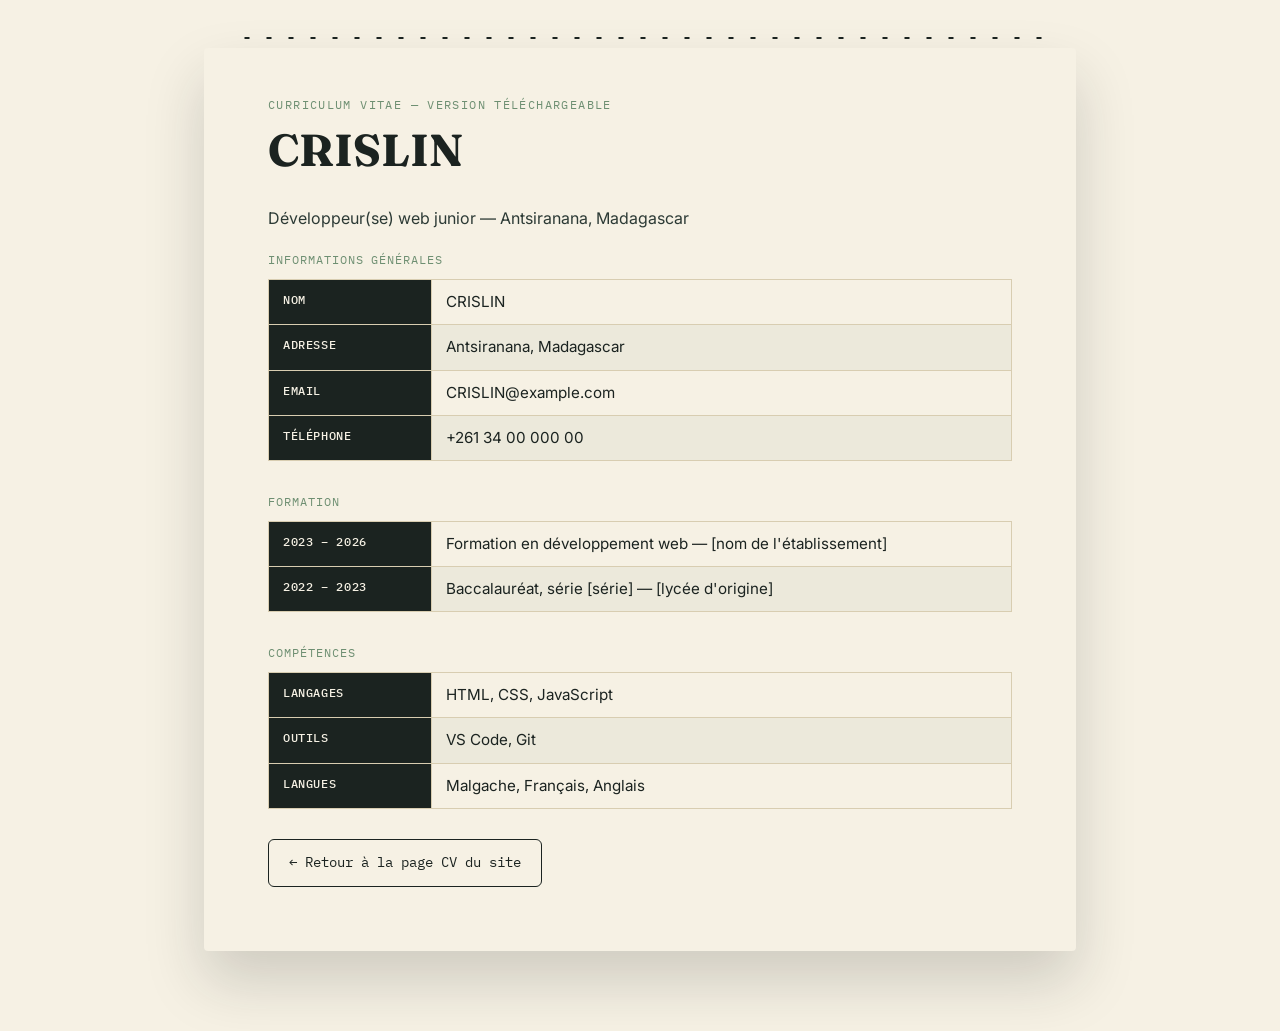
==== fichier/cv.html @ 864b0a22 "Premier commit" ====
<!DOCTYPE html>
<html lang="fr">
<head>
<meta charset="UTF-8">
<meta name="viewport" content="width=device-width, initial-scale=1.0">
<title>CV — CRISLIN</title>
<link rel="stylesheet" href="../style/style.css">
<style>
  /* mise en page simplifiée pour la version téléchargeable / imprimable */
  body{ background:var(--paper); }
  .page{ padding-top:48px; }
  @media print{
    body{ background:#fff; }
    .no-print{ display:none; }
  }
</style>
</head>
<body>
<main class="page">
  <div class="paper">
    <span class="eyebrow">Curriculum vitae — version téléchargeable</span>
    <h1>CRISLIN</h1>
    <p>Développeur(se) web junior — Antsiranana, Madagascar</p>

    <table class="cv">
      <caption>Informations générales</caption>
      <tr><th>Nom</th><td>  CRISLIN</td></tr>
      <tr><th>Adresse</th><td>Antsiranana, Madagascar</td></tr>
      <tr><th>Email</th><td>CRISLIN@example.com</td></tr>
      <tr><th>Téléphone</th><td>+261 34 00 000 00</td></tr>
    </table>

    <table class="cv">
      <caption>Formation</caption>
      <tr><th>2023 – 2026</th><td>Formation en développement web — [nom de l'établissement]</td></tr>
      <tr><th>2022 – 2023</th><td>Baccalauréat, série [série] — [lycée d'origine]</td></tr>
    </table>

    <table class="cv">
      <caption>Compétences</caption>
      <tr><th>Langages</th><td>HTML, CSS, JavaScript</td></tr>
      <tr><th>Outils</th><td>VS Code, Git</td></tr>
      <tr><th>Langues</th><td>Malgache, Français, Anglais</td></tr>
    </table>

    <p class="no-print">
      <a class="btn secondary" href="../pages/cv.html">&larr; Retour à la page CV du site</a>
    </p>
  </div>
</main>
</body>
</html>
---- style/style.css ----
/* =========================================================
   Carnet personnel — feuille de style principale
   Palette : encre graphite + papier crème + accent moutarde/sauge
   ========================================================= */

@import url('https://fonts.googleapis.com/css2?family=Fraunces:opsz,wght@9..144,400;9..144,600;9..144,700&family=Inter:wght@400;500;600&family=IBM+Plex+Mono:wght@400;500&display=swap');

:root{
  --ink:        #1b2320;
  --ink-soft:   #2c3a35;
  --paper:      #f6f1e4;
  --paper-dim:  #ece4d1;
  --mustard:    #c99a3b;
  --sage:       #6e8f72;
  --coral:      #b8563e;
  --line:       #d8cdb1;
  --shadow:     rgba(27,35,32,0.18);

  --font-display: 'Fraunces', Georgia, serif;
  --font-body:    'Inter', system-ui, sans-serif;
  --font-mono:    'IBM Plex Mono', 'Courier New', monospace;
}

*{ box-sizing:border-box; }

html{ scroll-behavior:smooth; }

body{
  margin:0;
  background:var(--ink);
  color:var(--ink);
  font-family:var(--font-body);
  line-height:1.6;
}

@media (prefers-reduced-motion: reduce){
  html{ scroll-behavior:auto; }
  *{ animation-duration:0.001ms !important; transition-duration:0.001ms !important; }
}

a{ color:var(--coral); text-decoration:none; }
a:hover{ text-decoration:underline; }
a:focus-visible, button:focus-visible, input:focus-visible, textarea:focus-visible{
  outline:3px solid var(--mustard);
  outline-offset:2px;
}

img{ max-width:100%; display:block; }

/* ---------- structure "carnet" ---------- */
.page{
  max-width:920px;
  margin:0 auto;
  padding:0 24px 80px;
}

.paper{
  background:var(--paper);
  border-radius:4px;
  box-shadow:0 30px 60px var(--shadow);
  position:relative;
  padding:48px clamp(24px,5vw,64px);
}

/* bord perforé façon carnet, en haut de chaque feuille */
.paper::before{
  content:"";
  position:absolute;
  top:0; left:32px; right:32px;
  height:2px;
  background-image:radial-gradient(circle, var(--ink) 2.5px, transparent 2.6px);
  background-size:22px 2px;
  background-repeat:repeat-x;
  transform:translateY(-11px);
}

/* ---------- en-tête / navigation ---------- */
.site-header{
  padding:28px 24px 0;
  max-width:920px;
  margin:0 auto;
}

.brand{
  display:flex;
  align-items:baseline;
  justify-content:space-between;
  flex-wrap:wrap;
  gap:12px;
  color:var(--paper);
  margin-bottom:18px;
}

.brand .name{
  font-family:var(--font-display);
  font-size:1.6rem;
  font-weight:600;
  color:var(--paper);
}

.brand .tag{
  font-family:var(--font-mono);
  font-size:0.75rem;
  letter-spacing:0.08em;
  text-transform:uppercase;
  color:var(--mustard);
}

nav.tabs{
  display:flex;
  gap:6px;
  flex-wrap:wrap;
  margin-bottom:-1px;
}

nav.tabs a{
  font-family:var(--font-mono);
  font-size:0.8rem;
  color:var(--paper-dim);
  background:var(--ink-soft);
  padding:10px 16px 12px;
  border-radius:8px 8px 0 0;
  border:1px solid transparent;
}

nav.tabs a:hover{
  text-decoration:none;
  color:var(--paper);
}

nav.tabs a.active{
  background:var(--paper);
  color:var(--ink);
  font-weight:500;
}

nav.tabs a .num{
  color:var(--mustard);
  margin-right:6px;
}

nav.tabs a.active .num{ color:var(--coral); }

/* ---------- typographie ---------- */
h1,h2,h3{
  font-family:var(--font-display);
  color:var(--ink);
  line-height:1.15;
  margin-top:0;
}

h1{ font-size:clamp(2rem,4vw,2.8rem); font-weight:700; }
h2{ font-size:1.5rem; font-weight:600; margin-top:2.4em; }
h3{ font-size:1.1rem; font-weight:600; }

.eyebrow{
  font-family:var(--font-mono);
  font-size:0.72rem;
  letter-spacing:0.12em;
  text-transform:uppercase;
  color:var(--sage);
  display:block;
  margin-bottom:10px;
}

p{ color:var(--ink-soft); max-width:64ch; }

hr.rule{
  border:none;
  border-top:1px solid var(--line);
  margin:2.2em 0;
}

/* ---------- cartes / grille ---------- */
.grid-2{
  display:grid;
  grid-template-columns:1fr 1fr;
  gap:20px;
}

@media (max-width:640px){
  .grid-2{ grid-template-columns:1fr; }
}

.card{
  background:var(--paper-dim);
  border:1px solid var(--line);
  border-radius:6px;
  padding:20px 22px;
}

.card h3{ margin-bottom:8px; color:var(--ink); }
.card p{ margin:0; font-size:0.95rem; }

/* ---------- tableau CV ---------- */
table.cv{
  width:100%;
  border-collapse:collapse;
  margin:1.2em 0 2em;
  font-size:0.95rem;
}

table.cv caption{
  text-align:left;
  font-family:var(--font-mono);
  font-size:0.75rem;
  text-transform:uppercase;
  letter-spacing:0.08em;
  color:var(--sage);
  margin-bottom:10px;
}

table.cv th, table.cv td{
  border:1px solid var(--line);
  padding:10px 14px;
  text-align:left;
  vertical-align:top;
}

table.cv th{
  background:var(--ink);
  color:var(--paper);
  font-family:var(--font-mono);
  font-weight:500;
  font-size:0.78rem;
  text-transform:uppercase;
  letter-spacing:0.05em;
  width:22%;
}

table.cv tr:nth-child(even) td{ background:rgba(110,143,114,0.08); }

/* ---------- boutons / liens d'action ---------- */
.btn{
  display:inline-flex;
  align-items:center;
  gap:8px;
  font-family:var(--font-mono);
  font-size:0.85rem;
  background:var(--ink);
  color:var(--paper) !important;
  padding:12px 20px;
  border-radius:6px;
  border:none;
  cursor:pointer;
  text-decoration:none !important;
}

.btn:hover{ background:var(--ink-soft); }

.btn.secondary{
  background:transparent;
  color:var(--ink) !important;
  border:1px solid var(--ink);
}

.btn.secondary:hover{ background:var(--paper-dim); }

/* ---------- médias favoris ---------- */
.media-block{ margin:1.4em 0; }

.media-frame{
  border:1px solid var(--line);
  border-radius:6px;
  overflow:hidden;
  background:var(--ink);
}

.media-frame iframe, .media-frame img{
  width:100%;
  display:block;
}

audio{ width:100%; }

.credit{
  font-family:var(--font-mono);
  font-size:0.75rem;
  color:var(--sage);
  margin-top:6px;
}

/* ---------- formulaire de contact ---------- */
form.contact-form{
  display:grid;
  gap:16px;
  max-width:520px;
}

form.contact-form label{
  font-family:var(--font-mono);
  font-size:0.78rem;
  text-transform:uppercase;
  letter-spacing:0.06em;
  color:var(--sage);
  display:block;
  margin-bottom:6px;
}

form.contact-form input,
form.contact-form textarea{
  width:100%;
  font-family:var(--font-body);
  font-size:0.95rem;
  padding:11px 13px;
  border:1px solid var(--line);
  border-radius:5px;
  background:#fff;
  color:var(--ink);
}

form.contact-form textarea{ min-height:120px; resize:vertical; }

.form-status{
  font-family:var(--font-mono);
  font-size:0.85rem;
  padding:10px 14px;
  border-radius:5px;
  display:none;
}

.form-status.ok{
  display:block;
  background:rgba(110,143,114,0.18);
  color:#3c5a40;
  border:1px solid var(--sage);
}

.visitor-log{
  margin-top:2.4em;
}

.visitor-log ul{
  list-style:none;
  margin:0; padding:0;
  display:grid;
  gap:10px;
}

.visitor-log li{
  border:1px solid var(--line);
  border-left:3px solid var(--mustard);
  border-radius:4px;
  padding:12px 14px;
  background:var(--paper-dim);
  font-size:0.9rem;
}

.visitor-log .meta{
  font-family:var(--font-mono);
  font-size:0.72rem;
  color:var(--sage);
  display:block;
  margin-bottom:4px;
}

.empty-note{
  font-family:var(--font-mono);
  font-size:0.85rem;
  color:var(--sage);
}

/* ---------- pied de page ---------- */
footer.site-footer{
  text-align:center;
  padding:32px 24px 48px;
  font-family:var(--font-mono);
  font-size:0.75rem;
  color:var(--paper-dim);
}
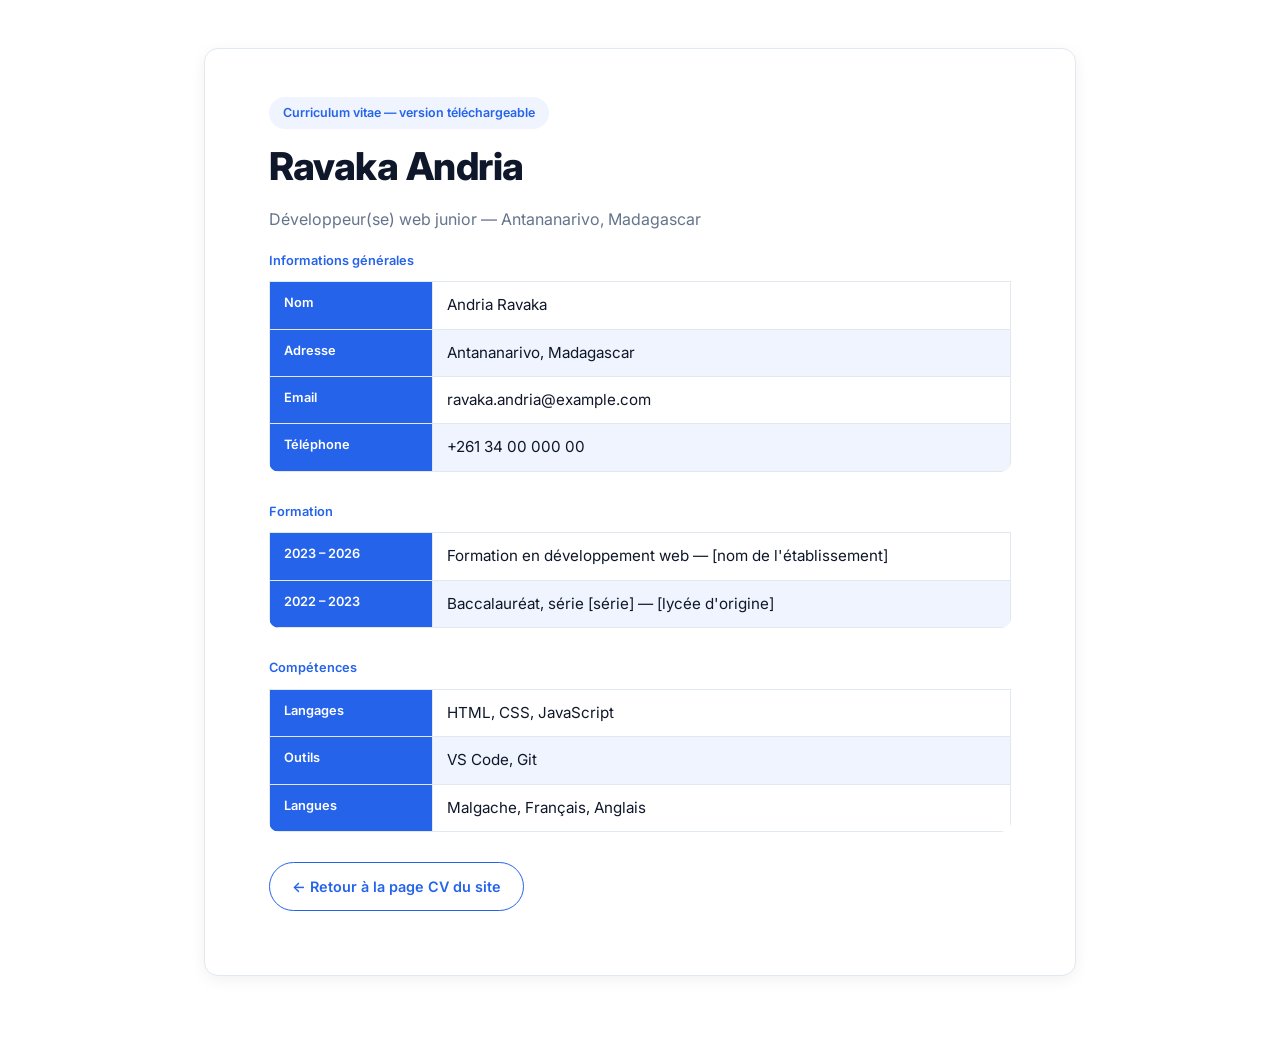
==== commit c874f493: "maj" ====
--- a/fichier/cv.html
+++ b/fichier/cv.html
@@ -3,7 +3,7 @@
 <head>
 <meta charset="UTF-8">
 <meta name="viewport" content="width=device-width, initial-scale=1.0">
-<title>CV — CRISLIN</title>
+<title>CV — Ravaka Andria</title>
 <link rel="stylesheet" href="../style/style.css">
 <style>
   /* mise en page simplifiée pour la version téléchargeable / imprimable */
@@ -19,14 +19,14 @@
 <main class="page">
   <div class="paper">
     <span class="eyebrow">Curriculum vitae — version téléchargeable</span>
-    <h1>CRISLIN</h1>
-    <p>Développeur(se) web junior — Antsiranana, Madagascar</p>
+    <h1>Ravaka Andria</h1>
+    <p>Développeur(se) web junior — Antananarivo, Madagascar</p>
 
     <table class="cv">
       <caption>Informations générales</caption>
-      <tr><th>Nom</th><td>  CRISLIN</td></tr>
-      <tr><th>Adresse</th><td>Antsiranana, Madagascar</td></tr>
-      <tr><th>Email</th><td>CRISLIN@example.com</td></tr>
+      <tr><th>Nom</th><td>Andria Ravaka</td></tr>
+      <tr><th>Adresse</th><td>Antananarivo, Madagascar</td></tr>
+      <tr><th>Email</th><td>ravaka.andria@example.com</td></tr>
       <tr><th>Téléphone</th><td>+261 34 00 000 00</td></tr>
     </table>
 
--- a/style/style.css
+++ b/style/style.css
@@ -1,22 +1,25 @@
 /* =========================================================
    Carnet personnel — feuille de style principale
-   Palette : encre graphite + papier crème + accent moutarde/sauge
+   Palette inspirée d'un portfolio moderne : blanc + bleu
    ========================================================= */
 
-@import url('https://fonts.googleapis.com/css2?family=Fraunces:opsz,wght@9..144,400;9..144,600;9..144,700&family=Inter:wght@400;500;600&family=IBM+Plex+Mono:wght@400;500&display=swap');
+@import url('https://fonts.googleapis.com/css2?family=Inter:wght@400;500;600;700;800&family=IBM+Plex+Mono:wght@400;500&display=swap');
 
 :root{
-  --ink:        #1b2320;
-  --ink-soft:   #2c3a35;
-  --paper:      #f6f1e4;
-  --paper-dim:  #ece4d1;
-  --mustard:    #c99a3b;
-  --sage:       #6e8f72;
-  --coral:      #b8563e;
-  --line:       #d8cdb1;
-  --shadow:     rgba(27,35,32,0.18);
-
-  --font-display: 'Fraunces', Georgia, serif;
+  --primary:      #2563EB;
+  --primary-dark: #1D4ED8;
+  --primary-light:#EFF4FF;
+  --ink:          #0F172A;
+  --ink-soft:     #334155;
+  --muted:        #64748B;
+  --border:       #E2E8F0;
+  --bg:           #F8FAFC;
+  --white:        #FFFFFF;
+  --radius:       14px;
+  --shadow:       0 4px 16px rgba(15,23,42,0.06);
+  --shadow-hover: 0 10px 28px rgba(37,99,235,0.16);
+
+  --font-display: 'Inter', system-ui, sans-serif;
   --font-body:    'Inter', system-ui, sans-serif;
   --font-mono:    'IBM Plex Mono', 'Courier New', monospace;
 }
@@ -27,7 +30,7 @@
 
 body{
   margin:0;
-  background:var(--ink);
+  background:var(--bg);
   color:var(--ink);
   font-family:var(--font-body);
   line-height:1.6;
@@ -38,10 +41,10 @@
   *{ animation-duration:0.001ms !important; transition-duration:0.001ms !important; }
 }
 
-a{ color:var(--coral); text-decoration:none; }
-a:hover{ text-decoration:underline; }
+a{ color:var(--primary); text-decoration:none; }
+a:hover{ color:var(--primary-dark); text-decoration:underline; }
 a:focus-visible, button:focus-visible, input:focus-visible, textarea:focus-visible{
-  outline:3px solid var(--mustard);
+  outline:3px solid var(--primary);
   outline-offset:2px;
 }
 
@@ -51,123 +54,167 @@
 .page{
   max-width:920px;
   margin:0 auto;
-  padding:0 24px 80px;
+  padding:40px 24px 80px;
 }
 
 .paper{
-  background:var(--paper);
-  border-radius:4px;
-  box-shadow:0 30px 60px var(--shadow);
+  background:var(--white);
+  border-radius:var(--radius);
+  border:1px solid var(--border);
+  box-shadow:var(--shadow);
   position:relative;
   padding:48px clamp(24px,5vw,64px);
 }
 
-/* bord perforé façon carnet, en haut de chaque feuille */
-.paper::before{
-  content:"";
-  position:absolute;
-  top:0; left:32px; right:32px;
-  height:2px;
-  background-image:radial-gradient(circle, var(--ink) 2.5px, transparent 2.6px);
-  background-size:22px 2px;
-  background-repeat:repeat-x;
-  transform:translateY(-11px);
-}
-
 /* ---------- en-tête / navigation ---------- */
 .site-header{
-  padding:28px 24px 0;
+  display:flex;
+  align-items:center;
+  justify-content:space-between;
+  flex-wrap:wrap;
+  gap:16px;
+  padding:20px 24px;
   max-width:920px;
   margin:0 auto;
+  background:var(--white);
+  border-bottom:1px solid var(--border);
+  position:sticky;
+  top:0;
+  z-index:10;
 }
 
 .brand{
   display:flex;
-  align-items:baseline;
-  justify-content:space-between;
-  flex-wrap:wrap;
-  gap:12px;
-  color:var(--paper);
-  margin-bottom:18px;
+  flex-direction:column;
+  gap:2px;
 }
 
 .brand .name{
   font-family:var(--font-display);
-  font-size:1.6rem;
-  font-weight:600;
-  color:var(--paper);
+  font-size:1.3rem;
+  font-weight:800;
+  letter-spacing:-0.5px;
+  color:var(--primary);
 }
 
 .brand .tag{
   font-family:var(--font-mono);
-  font-size:0.75rem;
-  letter-spacing:0.08em;
-  text-transform:uppercase;
-  color:var(--mustard);
+  font-size:0.72rem;
+  letter-spacing:0.04em;
+  color:var(--muted);
 }
 
 nav.tabs{
   display:flex;
+  gap:4px;
+  flex-wrap:wrap;
+  background:var(--bg);
+  padding:6px;
+  border-radius:999px;
+}
+
+nav.tabs a{
+  display:flex;
+  align-items:center;
   gap:6px;
-  flex-wrap:wrap;
-  margin-bottom:-1px;
-}
-
-nav.tabs a{
-  font-family:var(--font-mono);
-  font-size:0.8rem;
-  color:var(--paper-dim);
-  background:var(--ink-soft);
-  padding:10px 16px 12px;
-  border-radius:8px 8px 0 0;
+  font-family:var(--font-body);
+  font-size:0.85rem;
+  font-weight:500;
+  color:var(--muted);
+  background:transparent;
+  padding:9px 16px;
+  border-radius:999px;
   border:1px solid transparent;
+  transition:all 0.2s ease;
 }
 
 nav.tabs a:hover{
   text-decoration:none;
-  color:var(--paper);
+  color:var(--primary);
+  background:var(--primary-light);
 }
 
 nav.tabs a.active{
-  background:var(--paper);
-  color:var(--ink);
-  font-weight:500;
+  background:var(--primary);
+  color:var(--white);
+  box-shadow:var(--shadow-hover);
 }
 
 nav.tabs a .num{
-  color:var(--mustard);
-  margin-right:6px;
-}
-
-nav.tabs a.active .num{ color:var(--coral); }
+  font-family:var(--font-mono);
+  font-size:0.7rem;
+  opacity:0.7;
+}
+
+nav.tabs a.active .num{ opacity:0.85; }
+
+/* ---------- bouton hamburger (mobile) ---------- */
+.menu-toggle{
+  display:none;
+  flex-direction:column;
+  justify-content:center;
+  align-items:center;
+  gap:5px;
+  width:42px;
+  height:42px;
+  padding:0;
+  background:var(--bg);
+  border:1px solid var(--border);
+  border-radius:10px;
+  cursor:pointer;
+}
+
+.menu-toggle span{
+  display:block;
+  width:20px;
+  height:2px;
+  background:var(--ink);
+  border-radius:2px;
+  transition:transform 0.25s ease, opacity 0.25s ease;
+}
+
+.menu-toggle:hover{ border-color:var(--primary); }
+
+.site-header.menu-open .menu-toggle span:nth-child(1){
+  transform:translateY(7px) rotate(45deg);
+}
+.site-header.menu-open .menu-toggle span:nth-child(2){
+  opacity:0;
+}
+.site-header.menu-open .menu-toggle span:nth-child(3){
+  transform:translateY(-7px) rotate(-45deg);
+}
 
 /* ---------- typographie ---------- */
 h1,h2,h3{
   font-family:var(--font-display);
   color:var(--ink);
-  line-height:1.15;
+  line-height:1.2;
   margin-top:0;
-}
-
-h1{ font-size:clamp(2rem,4vw,2.8rem); font-weight:700; }
-h2{ font-size:1.5rem; font-weight:600; margin-top:2.4em; }
-h3{ font-size:1.1rem; font-weight:600; }
+  letter-spacing:-0.5px;
+}
+
+h1{ font-size:clamp(1.9rem,4vw,2.4rem); font-weight:800; margin-bottom:18px; }
+h2{ font-size:1.4rem; font-weight:700; margin-top:2.2em; margin-bottom:16px; }
+h3{ font-size:1.05rem; font-weight:600; }
 
 .eyebrow{
-  font-family:var(--font-mono);
-  font-size:0.72rem;
-  letter-spacing:0.12em;
-  text-transform:uppercase;
-  color:var(--sage);
-  display:block;
-  margin-bottom:10px;
-}
-
-p{ color:var(--ink-soft); max-width:64ch; }
+  display:inline-block;
+  font-family:var(--font-body);
+  font-size:0.78rem;
+  font-weight:600;
+  color:var(--primary);
+  background:var(--primary-light);
+  padding:6px 14px;
+  border-radius:999px;
+  margin-bottom:14px;
+}
+
+p{ color:var(--muted); max-width:64ch; }
 
 hr.rule{
   border:none;
-  border-top:1px solid var(--line);
+  border-top:1px solid var(--border);
   margin:2.2em 0;
 }
 
@@ -175,7 +222,7 @@
 .grid-2{
   display:grid;
   grid-template-columns:1fr 1fr;
-  gap:20px;
+  gap:18px;
 }
 
 @media (max-width:640px){
@@ -183,10 +230,17 @@
 }
 
 .card{
-  background:var(--paper-dim);
-  border:1px solid var(--line);
-  border-radius:6px;
-  padding:20px 22px;
+  background:var(--bg);
+  border:1px solid var(--border);
+  border-radius:var(--radius);
+  padding:22px;
+  transition:all 0.25s ease;
+}
+
+.card:hover{
+  transform:translateY(-3px);
+  box-shadow:var(--shadow-hover);
+  border-color:var(--primary);
 }
 
 .card h3{ margin-bottom:8px; color:var(--ink); }
@@ -198,72 +252,76 @@
   border-collapse:collapse;
   margin:1.2em 0 2em;
   font-size:0.95rem;
+  border-radius:10px;
+  overflow:hidden;
 }
 
 table.cv caption{
   text-align:left;
-  font-family:var(--font-mono);
-  font-size:0.75rem;
-  text-transform:uppercase;
-  letter-spacing:0.08em;
-  color:var(--sage);
+  font-family:var(--font-body);
+  font-size:0.8rem;
+  font-weight:600;
+  color:var(--primary);
   margin-bottom:10px;
 }
 
 table.cv th, table.cv td{
-  border:1px solid var(--line);
-  padding:10px 14px;
+  border:1px solid var(--border);
+  padding:11px 14px;
   text-align:left;
   vertical-align:top;
 }
 
 table.cv th{
-  background:var(--ink);
-  color:var(--paper);
-  font-family:var(--font-mono);
-  font-weight:500;
-  font-size:0.78rem;
-  text-transform:uppercase;
-  letter-spacing:0.05em;
+  background:var(--primary);
+  color:var(--white);
+  font-family:var(--font-body);
+  font-weight:600;
+  font-size:0.8rem;
   width:22%;
 }
 
-table.cv tr:nth-child(even) td{ background:rgba(110,143,114,0.08); }
+table.cv tr:nth-child(even) td{ background:var(--primary-light); }
 
 /* ---------- boutons / liens d'action ---------- */
 .btn{
   display:inline-flex;
   align-items:center;
   gap:8px;
-  font-family:var(--font-mono);
-  font-size:0.85rem;
-  background:var(--ink);
-  color:var(--paper) !important;
-  padding:12px 20px;
-  border-radius:6px;
+  font-family:var(--font-body);
+  font-weight:600;
+  font-size:0.9rem;
+  background:var(--primary);
+  color:var(--white) !important;
+  padding:12px 22px;
+  border-radius:999px;
   border:none;
   cursor:pointer;
   text-decoration:none !important;
-}
-
-.btn:hover{ background:var(--ink-soft); }
+  box-shadow:var(--shadow-hover);
+  transition:all 0.2s ease;
+}
+
+.btn:hover{ background:var(--primary-dark); transform:translateY(-1px); }
 
 .btn.secondary{
   background:transparent;
-  color:var(--ink) !important;
-  border:1px solid var(--ink);
-}
-
-.btn.secondary:hover{ background:var(--paper-dim); }
+  color:var(--primary) !important;
+  border:1px solid var(--primary);
+  box-shadow:none;
+}
+
+.btn.secondary:hover{ background:var(--primary-light); }
 
 /* ---------- médias favoris ---------- */
 .media-block{ margin:1.4em 0; }
 
 .media-frame{
-  border:1px solid var(--line);
-  border-radius:6px;
+  border:1px solid var(--border);
+  border-radius:var(--radius);
   overflow:hidden;
   background:var(--ink);
+  box-shadow:var(--shadow);
 }
 
 .media-frame iframe, .media-frame img{
@@ -276,7 +334,7 @@
 .credit{
   font-family:var(--font-mono);
   font-size:0.75rem;
-  color:var(--sage);
+  color:var(--muted);
   margin-top:6px;
 }
 
@@ -288,11 +346,10 @@
 }
 
 form.contact-form label{
-  font-family:var(--font-mono);
-  font-size:0.78rem;
-  text-transform:uppercase;
-  letter-spacing:0.06em;
-  color:var(--sage);
+  font-family:var(--font-body);
+  font-size:0.8rem;
+  font-weight:600;
+  color:var(--ink-soft);
   display:block;
   margin-bottom:6px;
 }
@@ -303,27 +360,35 @@
   font-family:var(--font-body);
   font-size:0.95rem;
   padding:11px 13px;
-  border:1px solid var(--line);
-  border-radius:5px;
-  background:#fff;
+  border:1px solid var(--border);
+  border-radius:10px;
+  background:var(--bg);
   color:var(--ink);
+  transition:border-color 0.2s ease;
+}
+
+form.contact-form input:focus,
+form.contact-form textarea:focus{
+  border-color:var(--primary);
+  background:var(--white);
 }
 
 form.contact-form textarea{ min-height:120px; resize:vertical; }
 
 .form-status{
-  font-family:var(--font-mono);
+  font-family:var(--font-body);
   font-size:0.85rem;
+  font-weight:500;
   padding:10px 14px;
-  border-radius:5px;
+  border-radius:10px;
   display:none;
 }
 
 .form-status.ok{
   display:block;
-  background:rgba(110,143,114,0.18);
-  color:#3c5a40;
-  border:1px solid var(--sage);
+  background:var(--primary-light);
+  color:var(--primary-dark);
+  border:1px solid var(--primary);
 }
 
 .visitor-log{
@@ -338,18 +403,18 @@
 }
 
 .visitor-log li{
-  border:1px solid var(--line);
-  border-left:3px solid var(--mustard);
-  border-radius:4px;
+  border:1px solid var(--border);
+  border-left:3px solid var(--primary);
+  border-radius:10px;
   padding:12px 14px;
-  background:var(--paper-dim);
+  background:var(--bg);
   font-size:0.9rem;
 }
 
 .visitor-log .meta{
   font-family:var(--font-mono);
   font-size:0.72rem;
-  color:var(--sage);
+  color:var(--primary);
   display:block;
   margin-bottom:4px;
 }
@@ -357,7 +422,15 @@
 .empty-note{
   font-family:var(--font-mono);
   font-size:0.85rem;
-  color:var(--sage);
+  color:var(--muted);
+}
+
+.empty-note code{
+  background:var(--primary-light);
+  color:var(--primary-dark);
+  padding:2px 6px;
+  border-radius:6px;
+  font-size:0.82rem;
 }
 
 /* ---------- pied de page ---------- */
@@ -366,5 +439,62 @@
   padding:32px 24px 48px;
   font-family:var(--font-mono);
   font-size:0.75rem;
-  color:var(--paper-dim);
-}
+  color:var(--muted);
+  border-top:1px solid var(--border);
+  margin-top:24px;
+}
+
+/* ---------- responsive : téléphone ---------- */
+@media (max-width:768px){
+  .site-header{
+    position:relative;
+    align-items:center;
+    padding:16px;
+  }
+
+  .menu-toggle{
+    display:flex;
+  }
+
+  nav.tabs{
+    display:none;
+    flex-direction:column;
+    width:100%;
+    border-radius:12px;
+    position:absolute;
+    top:100%;
+    left:0;
+    right:0;
+    margin:0 16px;
+    padding:10px;
+    background:var(--white);
+    border:1px solid var(--border);
+    box-shadow:var(--shadow-hover);
+    z-index:20;
+  }
+
+  .site-header.menu-open nav.tabs{
+    display:flex;
+  }
+
+  nav.tabs a{
+    width:100%;
+  }
+
+  .page{
+    padding:24px 16px;
+  }
+
+  .paper{
+    padding:24px;
+  }
+
+  h1{ font-size:1.6rem; }
+
+  .grid-2{ grid-template-columns:1fr; }
+}
+
+@media (max-width:420px){
+  .paper{ padding:18px; }
+  h1{ font-size:1.4rem; }
+}
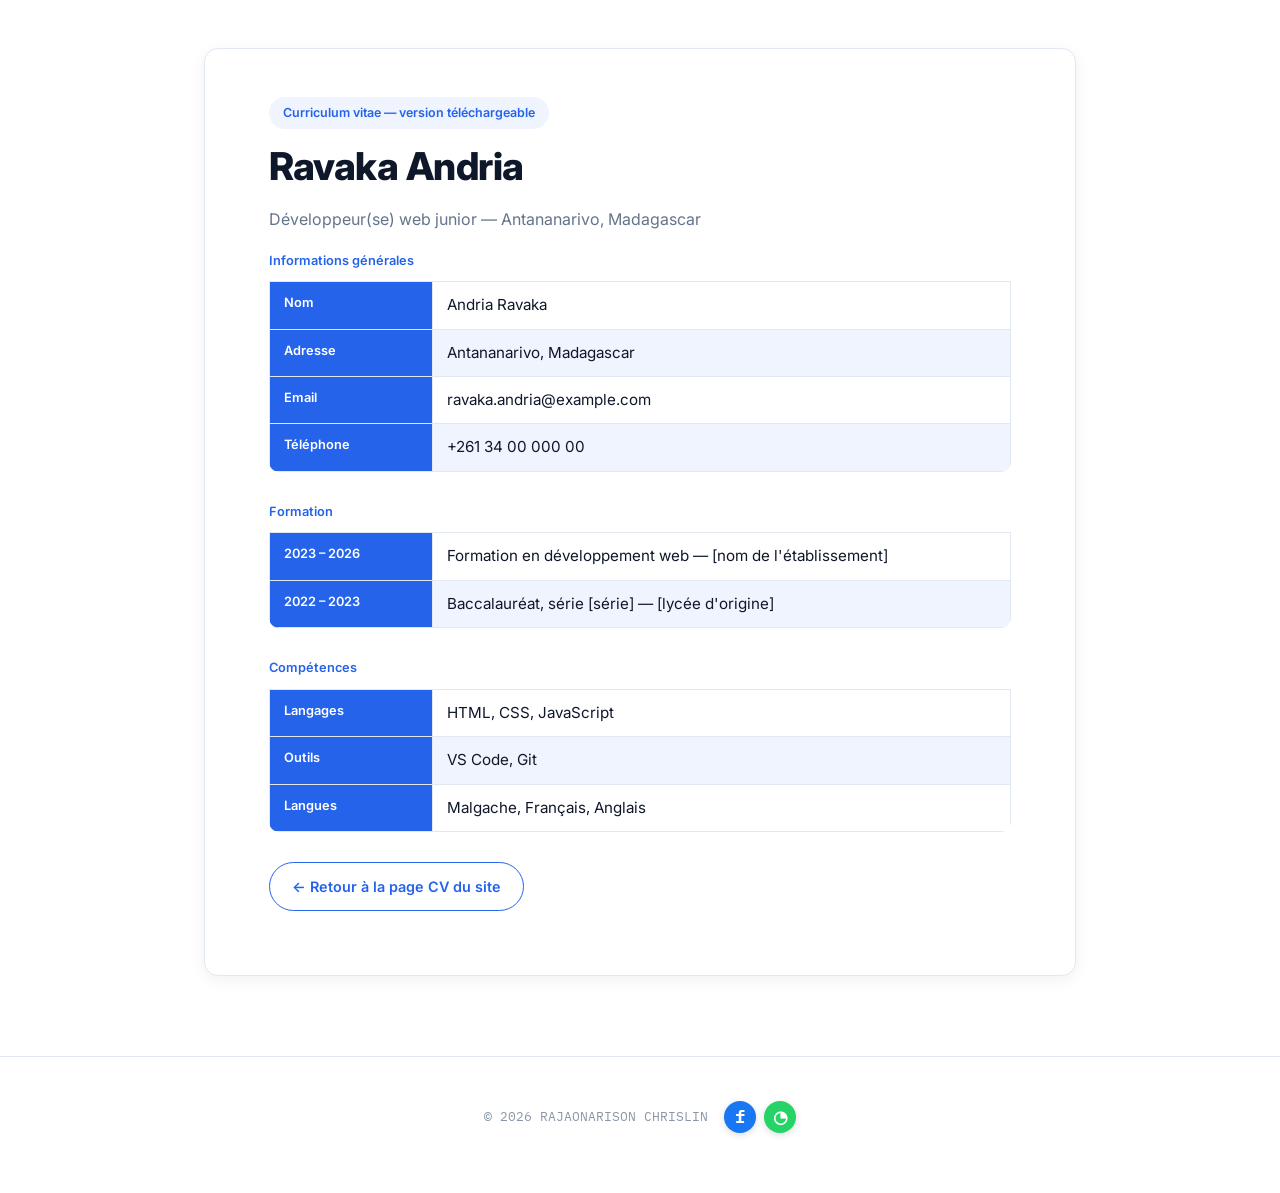
==== commit 0c99d2cc: "you" ====
--- a/fichier/cv.html
+++ b/fichier/cv.html
@@ -48,5 +48,18 @@
     </p>
   </div>
 </main>
+
+<footer class="site-footer">
+  <div class="footer-inner">
+    <div class="footer-copy">© 2026 RAJAONARISON CHRISLIN</div>
+    <div class="footer-social" aria-label="Réseaux sociaux">
+      <a class="social-bubble facebook" href="https://www.facebook.com/profile.php?id=61583188924986"
+         target="_blank" rel="noopener noreferrer" aria-label="Facebook">f</a>
+      <a class="social-bubble whatsapp" href="https://wa.me/261374159496"
+         target="_blank" rel="noopener noreferrer" aria-label="WhatsApp">◔</a>
+    </div>
+  </div>
+</footer>
+
 </body>
 </html>
--- a/style/style.css
+++ b/style/style.css
@@ -48,6 +48,10 @@
   outline-offset:2px;
 }
 
+.brand:focus-visible{
+  outline:none;
+}
+
 img{ max-width:100%; display:block; }
 
 /* ---------- structure "carnet" ---------- */
@@ -71,22 +75,36 @@
   display:flex;
   align-items:center;
   justify-content:space-between;
-  flex-wrap:wrap;
   gap:16px;
-  padding:20px 24px;
-  max-width:920px;
-  margin:0 auto;
+  padding:16px 24px;
+  width:100%;
   background:var(--white);
   border-bottom:1px solid var(--border);
   position:sticky;
   top:0;
-  z-index:10;
+  z-index:100;
+  will-change:transform;
+  box-shadow:0 1px 3px rgba(15,23,42,0.04);
 }
 
 .brand{
   display:flex;
   flex-direction:column;
   gap:2px;
+  text-decoration:none !important;
+  -webkit-tap-highlight-color:transparent;
+  outline:none;
+  transform-origin:left center;
+  transition:transform 0.2s ease;
+}
+
+.brand:hover,
+.brand:focus-visible{
+  transform:scale(1.06);
+}
+
+.brand:active{
+  transform:scale(0.97);
 }
 
 .brand .name{
@@ -155,25 +173,35 @@
   justify-content:center;
   align-items:center;
   gap:5px;
-  width:42px;
-  height:42px;
+  width:40px;
+  height:40px;
   padding:0;
-  background:var(--bg);
+  flex-shrink:0;
+  background:var(--white);
   border:1px solid var(--border);
   border-radius:10px;
   cursor:pointer;
+  transition:all 0.2s ease;
+  position:relative;
+  z-index:101;
 }
 
 .menu-toggle span{
   display:block;
-  width:20px;
+  width:18px;
   height:2px;
   background:var(--ink);
   border-radius:2px;
-  transition:transform 0.25s ease, opacity 0.25s ease;
-}
-
-.menu-toggle:hover{ border-color:var(--primary); }
+  transition:transform 0.3s cubic-bezier(0.4,0,0.2,1), opacity 0.3s cubic-bezier(0.4,0,0.2,1);
+  transform-origin:center;
+}
+
+.menu-toggle:hover{ 
+  border-color:var(--primary);
+  background:var(--primary-light);
+}
+
+.menu-toggle:active{ transform:scale(0.95); }
 
 .site-header.menu-open .menu-toggle span:nth-child(1){
   transform:translateY(7px) rotate(45deg);
@@ -244,11 +272,30 @@
 }
 
 .card h3{ margin-bottom:8px; color:var(--ink); }
+
+.card-link{
+  display:block;
+  color:inherit;
+  text-decoration:none;
+}
+
+.card-link:hover,
+.card-link:focus{
+  color:inherit;
+  text-decoration:none;
+}
+
+.card-link:focus-visible{
+  outline:3px solid var(--primary);
+  outline-offset:3px;
+}
 .card p{ margin:0; font-size:0.95rem; }
 
 /* ---------- tableau CV ---------- */
 table.cv{
   width:100%;
+  max-width:100%;
+  table-layout:fixed;
   border-collapse:collapse;
   margin:1.2em 0 2em;
   font-size:0.95rem;
@@ -270,6 +317,8 @@
   padding:11px 14px;
   text-align:left;
   vertical-align:top;
+  word-break:break-word;
+  overflow-wrap:break-word;
 }
 
 table.cv th{
@@ -382,13 +431,29 @@
   padding:10px 14px;
   border-radius:10px;
   display:none;
+  opacity:0;
+  transition:opacity 0.3s ease;
+  will-change:opacity;
 }
 
 .form-status.ok{
   display:block;
+  opacity:1;
   background:var(--primary-light);
   color:var(--primary-dark);
   border:1px solid var(--primary);
+  animation:slideInSuccess 0.4s cubic-bezier(0.34,1.56,0.64,1) forwards;
+}
+
+@keyframes slideInSuccess{
+  from{
+    opacity:0;
+    transform:translateY(-10px);
+  }
+  to{
+    opacity:1;
+    transform:translateY(0);
+  }
 }
 
 .visitor-log{
@@ -441,15 +506,52 @@
   font-size:0.75rem;
   color:var(--muted);
   border-top:1px solid var(--border);
-  margin-top:24px;
-}
+  margin-top:0;
+}
+
+/* ---------- section sous l'accueil ---------- */
+.home-extra{
+  grid-column:1 / -1;
+  width:100%;
+  box-sizing:border-box;
+  background:#fff;
+  color:#0F172A;
+  padding:90px 5vw 100px;
+}
+.home-extra-inner{
+  max-width:1100px;
+  margin:0 auto;
+}
+.home-extra h2{
+  margin:8px 0 28px;
+  font-size:clamp(2rem,4vw,3rem);
+  color:#0F172A;
+}
+.home-extra .card{
+  background:#F8FAFC;
+}
+.home-extra .card h3{ color:#0F172A; }
+.home-extra .card p{ color:#64748B; }
+.home-extra .eyebrow{ margin-bottom:0; }
 
 /* ---------- responsive : téléphone ---------- */
 @media (max-width:768px){
   .site-header{
-    position:relative;
-    align-items:center;
-    padding:16px;
+    padding:12px 16px;
+    gap:12px;
+  }
+
+  .brand{
+    flex:1;
+    min-width:0;
+  }
+
+  .brand .name{
+    font-size:1.1rem;
+  }
+
+  .brand .tag{
+    font-size:0.65rem;
   }
 
   .menu-toggle{
@@ -459,18 +561,33 @@
   nav.tabs{
     display:none;
     flex-direction:column;
-    width:100%;
+    width:calc(100vw - 32px);
     border-radius:12px;
-    position:absolute;
-    top:100%;
-    left:0;
-    right:0;
-    margin:0 16px;
-    padding:10px;
+    position:fixed;
+    top:auto;
+    left:16px;
+    right:16px;
+    bottom:auto;
+    margin-top:8px;
+    padding:8px;
     background:var(--white);
     border:1px solid var(--border);
-    box-shadow:var(--shadow-hover);
-    z-index:20;
+    box-shadow:0 8px 24px rgba(15,23,42,0.12);
+    z-index:99;
+    max-height:calc(100vh - 80px);
+    overflow-y:auto;
+    animation:slideDown 0.2s ease forwards;
+  }
+
+  @keyframes slideDown{
+    from{
+      opacity:0;
+      transform:translateY(-10px);
+    }
+    to{
+      opacity:1;
+      transform:translateY(0);
+    }
   }
 
   .site-header.menu-open nav.tabs{
@@ -479,10 +596,12 @@
 
   nav.tabs a{
     width:100%;
+    border-radius:8px;
   }
 
   .page{
     padding:24px 16px;
+    margin-top:0;
   }
 
   .paper{
@@ -492,9 +611,370 @@
   h1{ font-size:1.6rem; }
 
   .grid-2{ grid-template-columns:1fr; }
+}
+
+@media (max-width:600px){
+  .site-header{
+    padding:12px 12px;
+  }
+
+  .brand .name{
+    font-size:0.95rem;
+  }
+
+  .brand .tag{
+    font-size:0.6rem;
+  }
+
+  nav.tabs{
+    width:calc(100vw - 24px) !important;
+    left:12px !important;
+    right:12px !important;
+  }
+
+  .paper{
+    padding:16px;
+  }
+
+  h1{ font-size:1.4rem; }
 }
 
 @media (max-width:420px){
   .paper{ padding:18px; }
   h1{ font-size:1.4rem; }
 }
+
+/* =========================================================
+   ACCUEIL — Hero inspiré du modèle fourni
+   ========================================================= */
+.home-page{ background:#fff; overflow-x:hidden; }
+
+.home-page .site-header{
+  position:absolute;
+  top:0;
+  left:0;
+  background:#fff;
+  border-bottom:1px solid #E2E8F0;
+  box-shadow:0 1px 8px rgba(15,23,42,.08);
+  color:#0F172A;
+}
+
+.home-page .brand .name{ color:#0F172A; }
+.home-page .brand .tag{ color:#64748B; }
+
+.home-page nav.tabs{
+  background:#F8FAFC;
+}
+
+.home-page nav.tabs a{
+  color:#64748B;
+}
+
+.home-page nav.tabs a:hover{
+  color:#2563EB;
+  background:#EFF4FF;
+}
+
+.home-page nav.tabs a.active{
+  background:#3b82f6;
+  color:#fff;
+}
+
+.home-page .menu-toggle{
+  background:#fff;
+  border-color:#E2E8F0;
+}
+.home-page .menu-toggle span{ background:#0F172A; }
+
+.home-hero{
+  min-height:100vh;
+  display:grid;
+  grid-template-columns:minmax(0, 60%) minmax(0, 40%);
+  background:#fff;
+}
+
+.home-copy{
+  min-height:100vh;
+  display:flex;
+  align-items:center;
+  padding:110px 6vw 70px 5vw;
+  color:#0F172A;
+  background:#fff;
+}
+
+.home-copy-inner{
+  width:min(760px,100%);
+}
+
+.home-kicker{
+  margin:0 0 8px;
+  color:#64748B;
+  font-size:clamp(.9rem,1.3vw,1.05rem);
+  font-weight:600;
+  letter-spacing:.04em;
+  text-transform:uppercase;
+}
+
+.home-copy h1{
+  margin:0;
+  color:#0F172A;
+  font-size:clamp(3.4rem,7vw,6.7rem);
+  line-height:.98;
+  letter-spacing:-.065em;
+  font-weight:800;
+}
+
+.home-copy h1 span{ color:#0F172A; }
+
+.home-line{
+  display:block;
+  width:7px;
+  height:74px;
+  margin:0 0 28px 6px;
+  border-radius:8px;
+  background:#fff;
+}
+
+.home-description{
+  max-width:760px;
+  margin:42px 0 0;
+  color:#475569;
+  font-size:clamp(1.15rem,2vw,1.65rem);
+  line-height:1.55;
+  letter-spacing:-.015em;
+}
+
+.home-actions{
+  display:flex;
+  flex-wrap:wrap;
+  gap:12px;
+  margin-top:32px;
+}
+
+.home-btn{
+  display:inline-flex;
+  align-items:center;
+  justify-content:center;
+  min-height:48px;
+  padding:0 20px;
+  border-radius:10px;
+  font-weight:700;
+  text-decoration:none !important;
+  transition:transform .2s ease, background .2s ease, border-color .2s ease;
+}
+.home-btn:hover{ transform:translateY(-2px); }
+.home-btn-primary{ background:#3b82f6; color:#fff !important; }
+.home-btn-primary:hover{ background:#2563eb; }
+.home-btn-ghost{ border:1px solid rgba(255,255,255,.25); color:#fff !important; background:rgba(255,255,255,.05); }
+.home-btn-ghost:hover{ background:rgba(255,255,255,.1); border-color:rgba(255,255,255,.45); }
+
+.home-photo{
+  min-height:100vh;
+  overflow:hidden;
+  position:relative;
+  background:#dfe7ef;
+}
+
+.home-photo::after{
+  content:"";
+  position:absolute;
+  inset:0;
+  background:linear-gradient(90deg,rgba(11,19,39,.08),transparent 25%);
+  pointer-events:none;
+}
+
+.home-photo img{
+  width:100%;
+  height:100%;
+  object-fit:cover;
+  object-position:center 42%;
+}
+
+@media (max-width:900px){
+  .home-hero{ grid-template-columns:1fr; }
+  .home-photo{ min-height:40vh; order:-1; }
+  .home-copy{ min-height:auto; padding:70px 8vw 80px; }
+  .home-copy h1{ font-size:clamp(3rem,13vw,5.5rem); }
+  .home-description{ margin-top:30px; font-size:1.15rem; }
+}
+
+@media (max-width:640px){
+  .home-extra{ padding:64px 24px 72px; }
+  .home-page .site-header{ position:absolute; }
+  .home-photo{ min-height:38vh; }
+  .home-copy{ padding:58px 24px 64px; }
+  .home-line{ height:52px; width:5px; margin-bottom:22px; }
+  .home-kicker{ font-size:.78rem; }
+  .home-copy h1{ font-size:clamp(2.8rem,15vw,4.2rem); }
+  .home-actions{ flex-direction:column; align-items:stretch; }
+  .home-btn{ width:100%; }
+}
+
+
+.social-section{
+  padding:48px 0 56px;
+  text-align:center;
+}
+
+.social-section h2{
+  margin-bottom:8px;
+}
+
+.social-section p{
+  margin-bottom:24px;
+}
+
+.social-links{
+  display:flex;
+  justify-content:center;
+  gap:16px;
+  flex-wrap:wrap;
+}
+
+.social-link{
+  display:inline-flex;
+  align-items:center;
+  gap:10px;
+  min-width:150px;
+  justify-content:center;
+  padding:12px 20px;
+  border-radius:12px;
+  text-decoration:none;
+  font-weight:700;
+  transition:transform .2s ease, box-shadow .2s ease;
+}
+
+.social-link:hover,
+.social-link:focus-visible{
+  transform:translateY(-2px);
+  box-shadow:0 8px 20px rgba(0,0,0,.12);
+}
+
+.social-icon{
+  width:28px;
+  height:28px;
+  display:inline-flex;
+  align-items:center;
+  justify-content:center;
+  border-radius:50%;
+  font-weight:800;
+  font-size:18px;
+}
+
+.facebook{
+  background:#1877F2;
+  color:#fff;
+}
+
+.facebook .social-icon{
+  background:#fff;
+  color:#1877F2;
+}
+
+.whatsapp{
+  background:#25D366;
+  color:#fff;
+}
+
+.whatsapp .social-icon{
+  background:#fff;
+  color:#25D366;
+}
+
+@media (max-width:600px){
+  .social-floating{
+    right:12px;
+  }
+
+  .social-bubble{
+    width:38px;
+    height:38px;
+    font-size:20px;
+  }
+}
+
+/* Pied de page compact, blanc et centré */
+.site-footer{
+  width:100%;
+  margin-top:24px;
+  background:#fff;
+  border-top:1px solid rgba(255,255,255,.85);
+}
+
+.footer-inner{
+  max-width:900px;
+  margin:0 auto;
+  padding:12px 16px;
+  display:flex;
+  align-items:center;
+  justify-content:center;
+  gap:16px;
+}
+
+.footer-copy{
+  font-size:13px;
+  opacity:.75;
+  white-space:nowrap;
+}
+
+.footer-social{
+  display:flex;
+  align-items:center;
+  justify-content:center;
+  gap:8px;
+}
+
+.social-bubble{
+  width:32px;
+  height:32px;
+  border-radius:50%;
+  display:flex;
+  align-items:center;
+  justify-content:center;
+  text-decoration:none;
+  font-weight:800;
+  font-size:17px;
+  box-shadow:0 2px 7px rgba(0,0,0,.14);
+  transition:transform .2s ease, box-shadow .2s ease;
+}
+
+.social-bubble:hover,
+.social-bubble:focus-visible{
+  transform:scale(1.06);
+  box-shadow:0 4px 10px rgba(0,0,0,.18);
+}
+
+.social-bubble.facebook{
+  background:#1877F2;
+  color:#fff;
+}
+
+.social-bubble.whatsapp{
+  background:#25D366;
+  color:#fff;
+}
+
+@media (max-width:600px){
+  .footer-inner{
+    padding:10px 12px;
+    gap:10px;
+  }
+
+  .footer-copy{
+    font-size:11px;
+  }
+
+  .social-bubble{
+    width:30px;
+    height:30px;
+    font-size:16px;
+  }
+}
+
+
+/* Accueil : aucune bande colorée entre la dernière section et le footer */
+.home-page .site-footer{
+  margin-top:0 !important;
+  border-top:1px solid #fff !important;
+  background:#fff !important;
+}
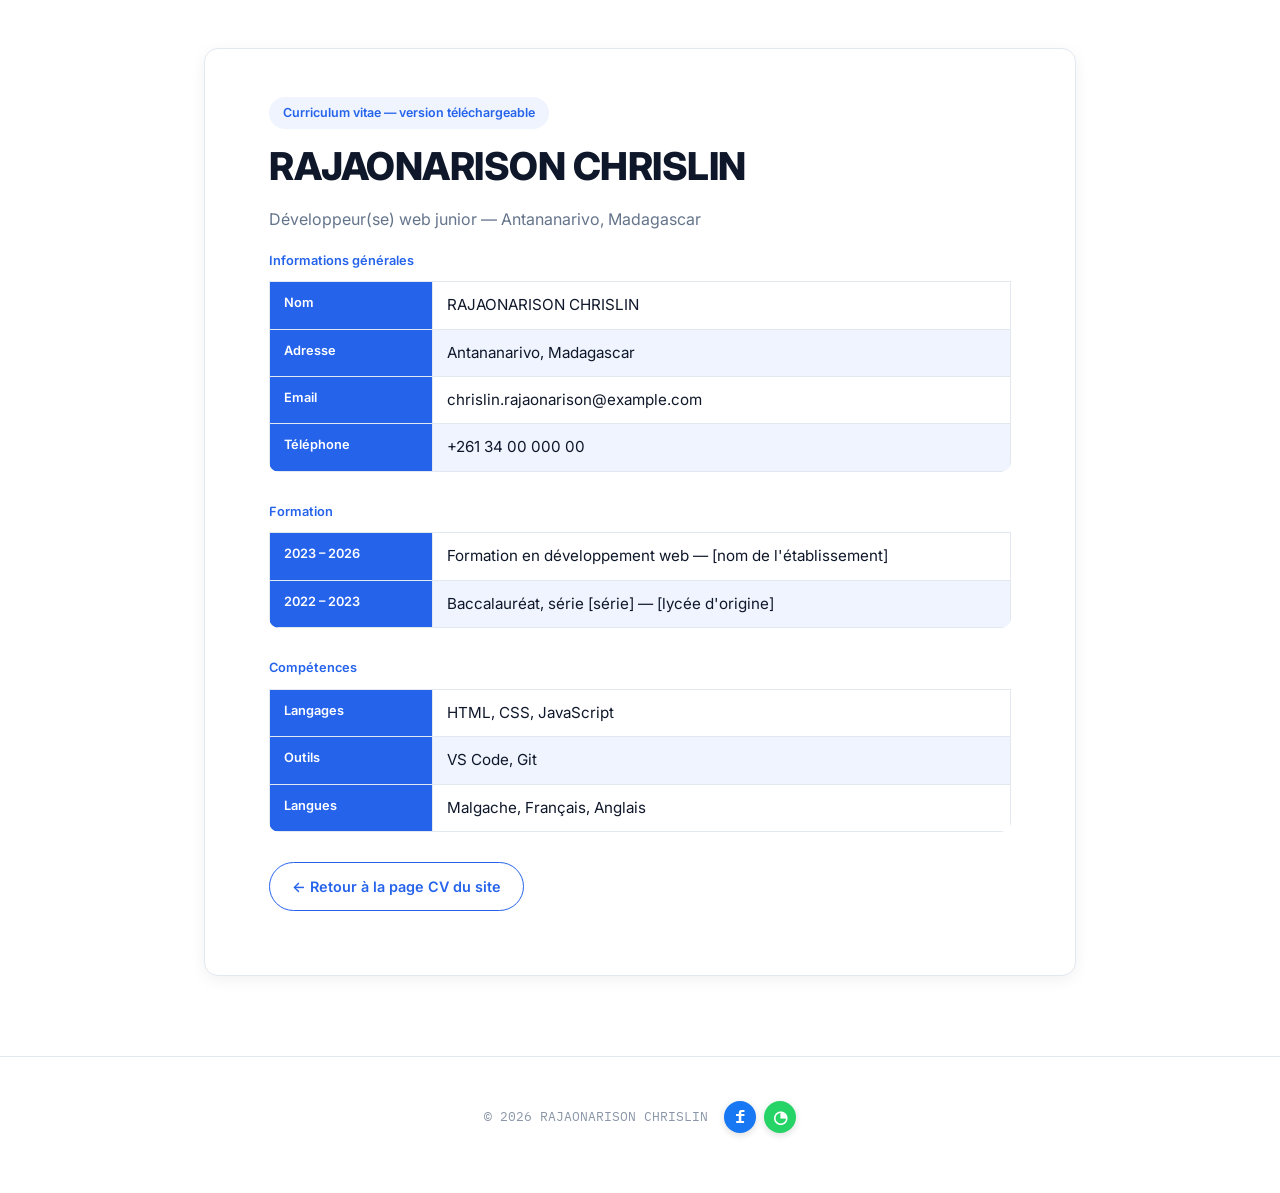
==== commit 2abc7e08: "you" ====
--- a/fichier/cv.html
+++ b/fichier/cv.html
@@ -3,7 +3,7 @@
 <head>
 <meta charset="UTF-8">
 <meta name="viewport" content="width=device-width, initial-scale=1.0">
-<title>CV — Ravaka Andria</title>
+<title>CV — RAJAONARISON CHRISLIN</title>
 <link rel="stylesheet" href="../style/style.css">
 <style>
   /* mise en page simplifiée pour la version téléchargeable / imprimable */
@@ -19,14 +19,14 @@
 <main class="page">
   <div class="paper">
     <span class="eyebrow">Curriculum vitae — version téléchargeable</span>
-    <h1>Ravaka Andria</h1>
+    <h1>RAJAONARISON CHRISLIN</h1>
     <p>Développeur(se) web junior — Antananarivo, Madagascar</p>
 
     <table class="cv">
       <caption>Informations générales</caption>
-      <tr><th>Nom</th><td>Andria Ravaka</td></tr>
+      <tr><th>Nom</th><td>RAJAONARISON CHRISLIN</td></tr>
       <tr><th>Adresse</th><td>Antananarivo, Madagascar</td></tr>
-      <tr><th>Email</th><td>ravaka.andria@example.com</td></tr>
+      <tr><th>Email</th><td>chrislin.rajaonarison@example.com</td></tr>
       <tr><th>Téléphone</th><td>+261 34 00 000 00</td></tr>
     </table>
 
--- a/style/style.css
+++ b/style/style.css
@@ -978,3 +978,71 @@
   border-top:1px solid #fff !important;
   background:#fff !important;
 }
+
+/* ---------- galerie de favoris ---------- */
+.video-grid{
+  display:grid;
+  grid-template-columns:repeat(2,minmax(0,1fr));
+  gap:22px;
+}
+
+.media-frame video{
+  width:100%;
+  display:block;
+  max-height:520px;
+  background:#000;
+}
+
+.photo-gallery{
+  display:grid;
+  grid-template-columns:repeat(3,minmax(0,1fr));
+  gap:16px;
+  margin:1.4em 0 2em;
+}
+
+.photo-card{
+  margin:0;
+  border:1px solid var(--border);
+  border-radius:var(--radius);
+  overflow:hidden;
+  background:var(--white);
+  box-shadow:var(--shadow);
+}
+
+.photo-card img{
+  width:100%;
+  aspect-ratio:4/3;
+  object-fit:cover;
+  display:block;
+  transition:transform .25s ease;
+}
+
+.photo-card:hover img{
+  transform:scale(1.03);
+}
+
+.photo-card figcaption{
+  padding:8px 10px;
+  font-family:var(--font-mono);
+  font-size:.72rem;
+  color:var(--muted);
+}
+
+.audio-placeholder{
+  margin-bottom:1em;
+}
+
+@media (max-width:800px){
+  .video-grid{
+    grid-template-columns:1fr;
+  }
+  .photo-gallery{
+    grid-template-columns:repeat(2,minmax(0,1fr));
+  }
+}
+
+@media (max-width:520px){
+  .photo-gallery{
+    grid-template-columns:1fr;
+  }
+}
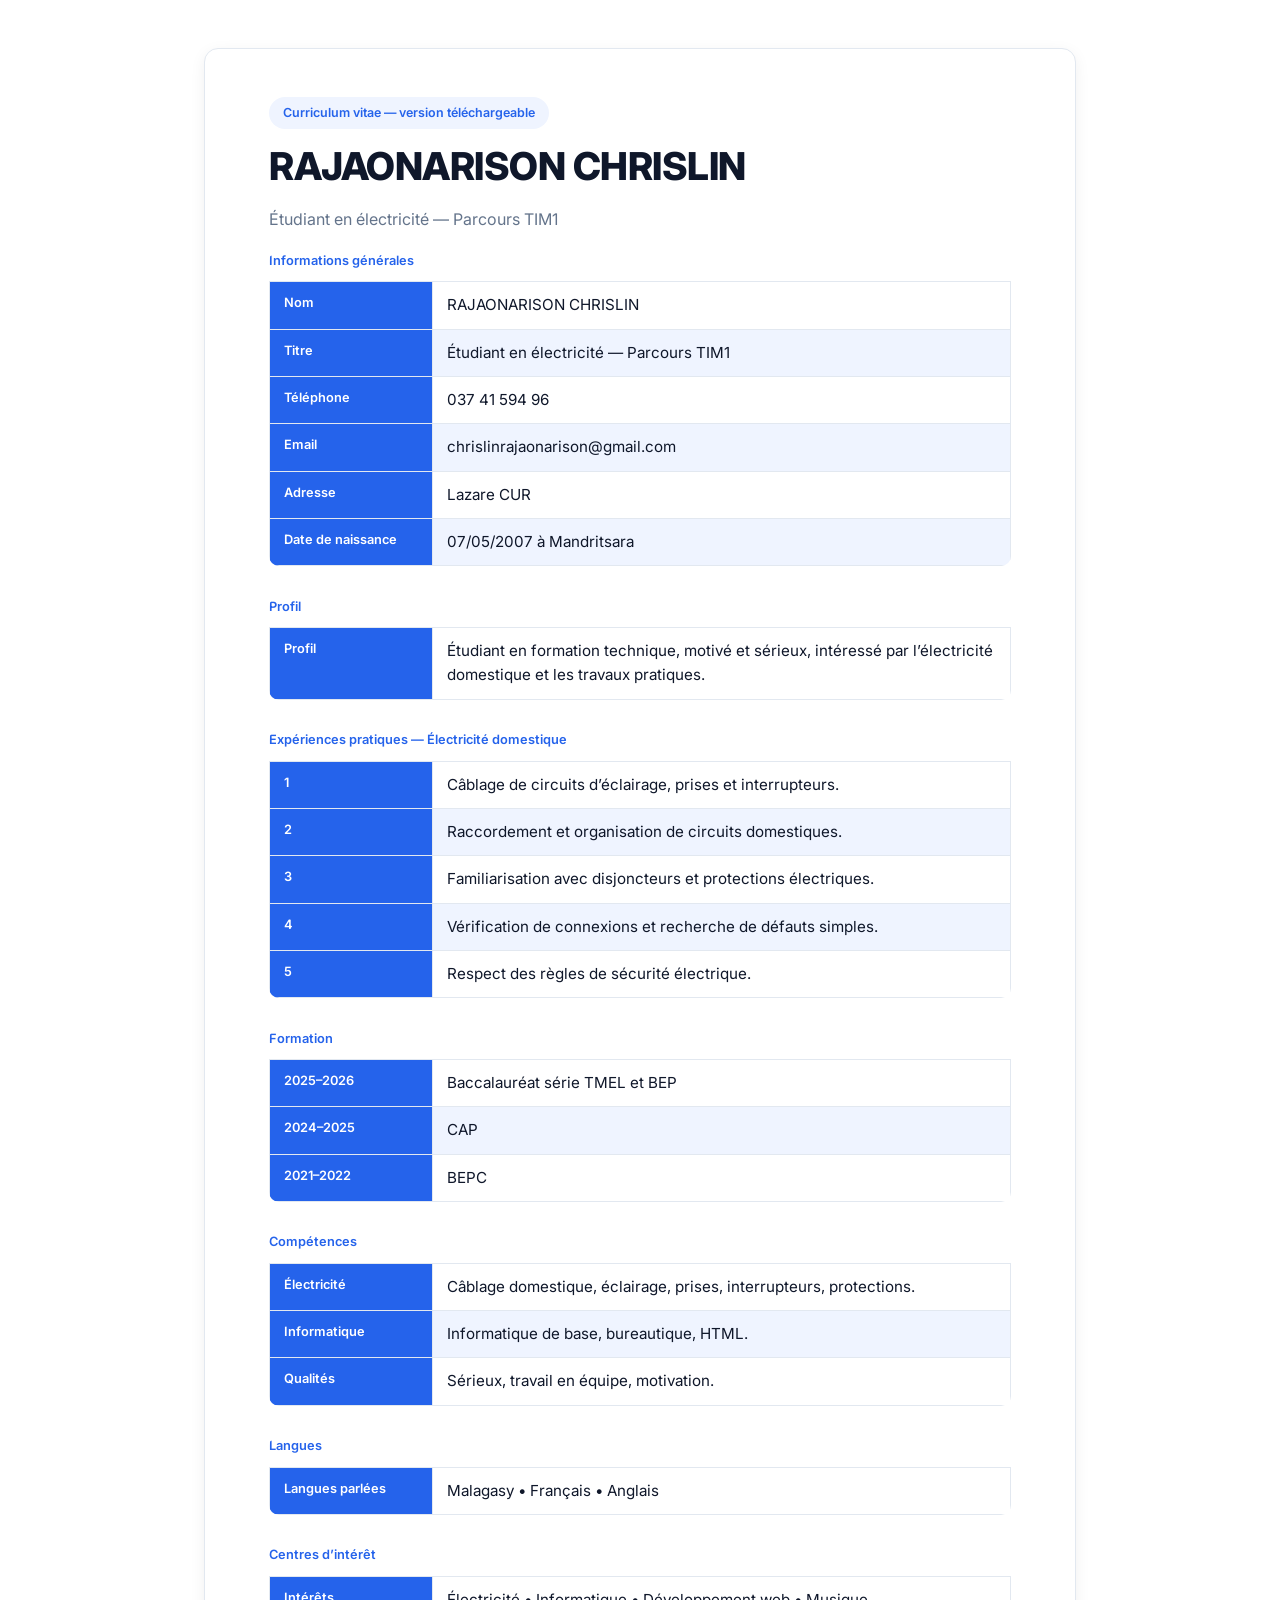
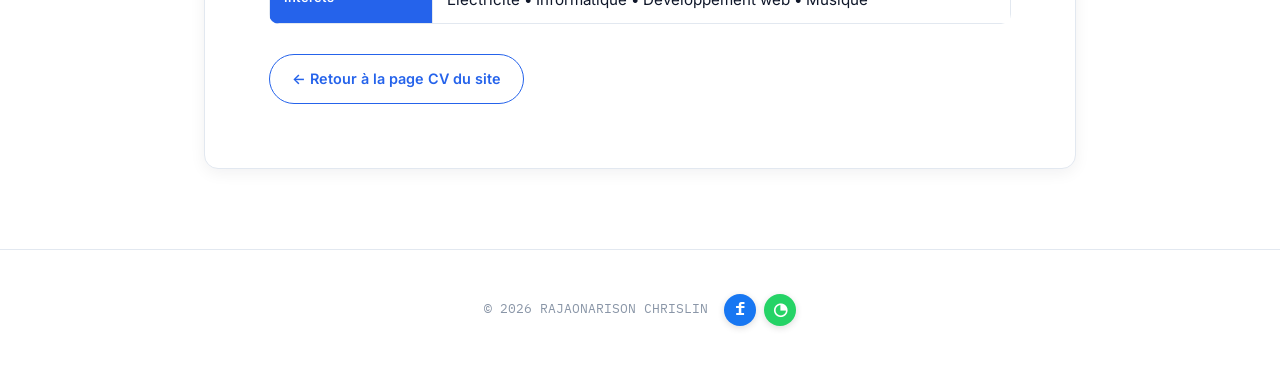
==== commit 201d0007: "maj" ====
--- a/fichier/cv.html
+++ b/fichier/cv.html
@@ -20,27 +20,57 @@
   <div class="paper">
     <span class="eyebrow">Curriculum vitae — version téléchargeable</span>
     <h1>RAJAONARISON CHRISLIN</h1>
-    <p>Développeur(se) web junior — Antananarivo, Madagascar</p>
+    <p>Étudiant en électricité — Parcours TIM1</p>
 
     <table class="cv">
       <caption>Informations générales</caption>
       <tr><th>Nom</th><td>RAJAONARISON CHRISLIN</td></tr>
-      <tr><th>Adresse</th><td>Antananarivo, Madagascar</td></tr>
-      <tr><th>Email</th><td>chrislin.rajaonarison@example.com</td></tr>
-      <tr><th>Téléphone</th><td>+261 34 00 000 00</td></tr>
+      <tr><th>Titre</th><td>Étudiant en électricité — Parcours TIM1</td></tr>
+      <tr><th>Téléphone</th><td>037 41 594 96</td></tr>
+      <tr><th>Email</th><td>chrislinrajaonarison@gmail.com</td></tr>
+      <tr><th>Adresse</th><td>Lazare CUR</td></tr>
+      <tr><th>Date de naissance</th><td>07/05/2007 à Mandritsara</td></tr>
+    </table>
+
+    <table class="cv">
+      <caption>Profil</caption>
+      <tr>
+        <th>Profil</th>
+        <td>Étudiant en formation technique, motivé et sérieux, intéressé par l’électricité domestique et les travaux pratiques.</td>
+      </tr>
+    </table>
+
+    <table class="cv">
+      <caption>Expériences pratiques — Électricité domestique</caption>
+      <tr><th>1</th><td>Câblage de circuits d’éclairage, prises et interrupteurs.</td></tr>
+      <tr><th>2</th><td>Raccordement et organisation de circuits domestiques.</td></tr>
+      <tr><th>3</th><td>Familiarisation avec disjoncteurs et protections électriques.</td></tr>
+      <tr><th>4</th><td>Vérification de connexions et recherche de défauts simples.</td></tr>
+      <tr><th>5</th><td>Respect des règles de sécurité électrique.</td></tr>
     </table>
 
     <table class="cv">
       <caption>Formation</caption>
-      <tr><th>2023 – 2026</th><td>Formation en développement web — [nom de l'établissement]</td></tr>
-      <tr><th>2022 – 2023</th><td>Baccalauréat, série [série] — [lycée d'origine]</td></tr>
+      <tr><th>2025–2026</th><td>Baccalauréat série TMEL et BEP</td></tr>
+      <tr><th>2024–2025</th><td>CAP</td></tr>
+      <tr><th>2021–2022</th><td>BEPC</td></tr>
     </table>
 
     <table class="cv">
       <caption>Compétences</caption>
-      <tr><th>Langages</th><td>HTML, CSS, JavaScript</td></tr>
-      <tr><th>Outils</th><td>VS Code, Git</td></tr>
-      <tr><th>Langues</th><td>Malgache, Français, Anglais</td></tr>
+      <tr><th>Électricité</th><td>Câblage domestique, éclairage, prises, interrupteurs, protections.</td></tr>
+      <tr><th>Informatique</th><td>Informatique de base, bureautique, HTML.</td></tr>
+      <tr><th>Qualités</th><td>Sérieux, travail en équipe, motivation.</td></tr>
+    </table>
+
+    <table class="cv">
+      <caption>Langues</caption>
+      <tr><th>Langues parlées</th><td>Malagasy • Français • Anglais</td></tr>
+    </table>
+
+    <table class="cv">
+      <caption>Centres d’intérêt</caption>
+      <tr><th>Intérêts</th><td>Électricité • Informatique • Développement web • Musique</td></tr>
     </table>
 
     <p class="no-print">
--- a/style/style.css
+++ b/style/style.css
@@ -83,7 +83,6 @@
   position:sticky;
   top:0;
   z-index:100;
-  will-change:transform;
   box-shadow:0 1px 3px rgba(15,23,42,0.04);
 }
 
@@ -653,6 +652,8 @@
   position:absolute;
   top:0;
   left:0;
+  right:0;
+  width:auto;
   background:#fff;
   border-bottom:1px solid #E2E8F0;
   box-shadow:0 1px 8px rgba(15,23,42,.08);
@@ -695,6 +696,7 @@
 
 .home-copy{
   min-height:100vh;
+  min-width:0;
   display:flex;
   align-items:center;
   padding:110px 6vw 70px 5vw;
@@ -704,6 +706,7 @@
 
 .home-copy-inner{
   width:min(760px,100%);
+  min-width:0;
 }
 
 .home-kicker{
@@ -718,7 +721,7 @@
 .home-copy h1{
   margin:0;
   color:#0F172A;
-  font-size:clamp(3.4rem,7vw,6.7rem);
+  font-size:clamp(3rem,5.8vw,6rem);
   line-height:.98;
   letter-spacing:-.065em;
   font-weight:800;
@@ -772,40 +775,71 @@
   min-height:100vh;
   overflow:hidden;
   position:relative;
-  background:#dfe7ef;
+  display:flex;
+  align-items:center;
+  justify-content:center;
+  padding:clamp(28px,4.5vw,64px);
+  background:linear-gradient(155deg,#eef2ff 0%,#dbe6ff 55%,#eef2ff 100%);
+  box-sizing:border-box;
+}
+
+/* cadre décoratif décalé derrière la photo */
+.home-photo::before{
+  content:"";
+  position:absolute;
+  inset:clamp(28px,4.5vw,64px);
+  border:2px solid rgba(37,99,235,0.35);
+  border-radius:28px;
+  transform:rotate(-2.5deg) scale(1.015);
+  pointer-events:none;
 }
 
 .home-photo::after{
   content:"";
   position:absolute;
   inset:0;
-  background:linear-gradient(90deg,rgba(11,19,39,.08),transparent 25%);
+  background:radial-gradient(120% 90% at 15% 10%,rgba(255,255,255,.5),transparent 60%);
   pointer-events:none;
 }
 
 .home-photo img{
+  position:relative;
   width:100%;
   height:100%;
   object-fit:cover;
   object-position:center 42%;
+  display:block;
+  border-radius:24px;
+  box-shadow:0 30px 60px -18px rgba(15,23,42,.4),0 0 0 6px #fff;
+  transform:rotate(1.2deg);
 }
 
 @media (max-width:900px){
-  .home-hero{ grid-template-columns:1fr; }
-  .home-photo{ min-height:40vh; order:-1; }
-  .home-copy{ min-height:auto; padding:70px 8vw 80px; }
-  .home-copy h1{ font-size:clamp(3rem,13vw,5.5rem); }
+  .home-hero{ grid-template-columns:minmax(0,1fr); }
+  .home-photo{
+    min-height:auto;
+    aspect-ratio:4/3;
+    order:-1;
+    padding:22px;
+  }
+  .home-photo::before{ inset:22px; border-radius:22px; }
+  .home-photo img{ border-radius:18px; box-shadow:0 18px 34px -14px rgba(15,23,42,.4),0 0 0 5px #fff; }
+  .home-copy{ min-height:auto; padding:44px 8vw 44px; }
+  .home-copy h1{ font-size:clamp(2.6rem,10vw,5.5rem); }
   .home-description{ margin-top:30px; font-size:1.15rem; }
+  .home-extra{ padding-top:48px; }
 }
 
 @media (max-width:640px){
-  .home-extra{ padding:64px 24px 72px; }
+  .home-extra{ padding:36px 24px 72px; }
   .home-page .site-header{ position:absolute; }
-  .home-photo{ min-height:38vh; }
-  .home-copy{ padding:58px 24px 64px; }
+  .home-photo{ aspect-ratio:1/1; padding:16px; }
+  .home-photo::before{ inset:16px; border-radius:18px; }
+  .home-photo img{ border-radius:14px; transform:rotate(1deg); }
+  .home-copy{ padding:36px 24px 32px; }
   .home-line{ height:52px; width:5px; margin-bottom:22px; }
   .home-kicker{ font-size:.78rem; }
-  .home-copy h1{ font-size:clamp(2.8rem,15vw,4.2rem); }
+  .home-copy h1{ font-size:clamp(2rem,calc(11.9vw - 6px),4.2rem); }
   .home-actions{ flex-direction:column; align-items:stretch; }
   .home-btn{ width:100%; }
 }
@@ -1046,3 +1080,167 @@
     grid-template-columns:1fr;
   }
 }
+
+/* ---------- galerie : miniatures cliquables ---------- */
+.photo-card img{
+  cursor:zoom-in;
+}
+
+/* petite icône d'agrandissement sur la miniature au survol */
+.photo-card{
+  position:relative;
+}
+
+.photo-card::after{
+  content:"⤢";
+  position:absolute;
+  top:8px;
+  right:8px;
+  width:28px;
+  height:28px;
+  display:flex;
+  align-items:center;
+  justify-content:center;
+  background:rgba(15,23,42,0.55);
+  color:var(--white);
+  border-radius:8px;
+  font-size:0.9rem;
+  opacity:0;
+  transition:opacity 0.2s ease;
+  pointer-events:none;
+}
+
+.photo-card:hover::after{ opacity:1; }
+
+/* ---------- lightbox plein écran ---------- */
+.lightbox{
+  display:none;
+  position:fixed;
+  inset:0;
+  background:rgba(15,23,42,0.92);
+  z-index:1000;
+  align-items:center;
+  justify-content:center;
+  padding:24px;
+}
+
+.lightbox.open{
+  display:flex;
+}
+
+.lightbox img{
+  max-width:min(92vw,1100px);
+  max-height:88vh;
+  object-fit:contain;
+  border-radius:10px;
+  box-shadow:0 20px 60px rgba(0,0,0,0.5);
+  animation:lightbox-zoom-in 0.18s ease;
+}
+
+@keyframes lightbox-zoom-in{
+  from{ transform:scale(0.94); opacity:0; }
+  to{ transform:scale(1); opacity:1; }
+}
+
+.lightbox-close,
+.lightbox-prev,
+.lightbox-next{
+  position:absolute;
+  background:rgba(255,255,255,0.1);
+  border:1px solid rgba(255,255,255,0.25);
+  color:var(--white);
+  border-radius:999px;
+  cursor:pointer;
+  display:flex;
+  align-items:center;
+  justify-content:center;
+  transition:background 0.2s ease;
+}
+
+.lightbox-close:hover,
+.lightbox-prev:hover,
+.lightbox-next:hover{
+  background:rgba(255,255,255,0.22);
+}
+
+.lightbox-close{
+  top:20px;
+  right:20px;
+  width:44px;
+  height:44px;
+  font-size:1.4rem;
+}
+
+.lightbox-prev,
+.lightbox-next{
+  top:50%;
+  transform:translateY(-50%);
+  width:52px;
+  height:52px;
+  font-size:1.6rem;
+}
+
+.lightbox-prev{ left:16px; }
+.lightbox-next{ right:16px; }
+
+.lightbox-caption{
+  position:absolute;
+  bottom:24px;
+  left:50%;
+  transform:translateX(-50%);
+  color:var(--white);
+  font-family:var(--font-mono);
+  font-size:0.8rem;
+  opacity:0.8;
+}
+
+@media (max-width:640px){
+  .lightbox-prev,
+  .lightbox-next{
+    width:42px;
+    height:42px;
+    font-size:1.3rem;
+  }
+  .lightbox-close{
+    width:38px;
+    height:38px;
+    top:12px;
+    right:12px;
+  }
+}
+
+/* ---------- transition fluide entre les pages ---------- */
+@view-transition{
+  navigation:auto;
+}
+
+body{
+  opacity:1;
+}
+
+body.page-enter{
+  animation:page-fade-in .28s ease both;
+}
+
+body.page-leave{
+  animation:page-fade-out .18s ease both;
+}
+
+@keyframes page-fade-in{
+  from{ opacity:0; }
+  to{ opacity:1; }
+}
+
+@keyframes page-fade-out{
+  from{ opacity:1; }
+  to{ opacity:0; }
+}
+
+@media (prefers-reduced-motion: reduce){
+  body.page-enter, body.page-leave{ animation:none; }
+}
+
+.cv-download{
+  text-align:center;
+  margin-top:2.4em;
+}
